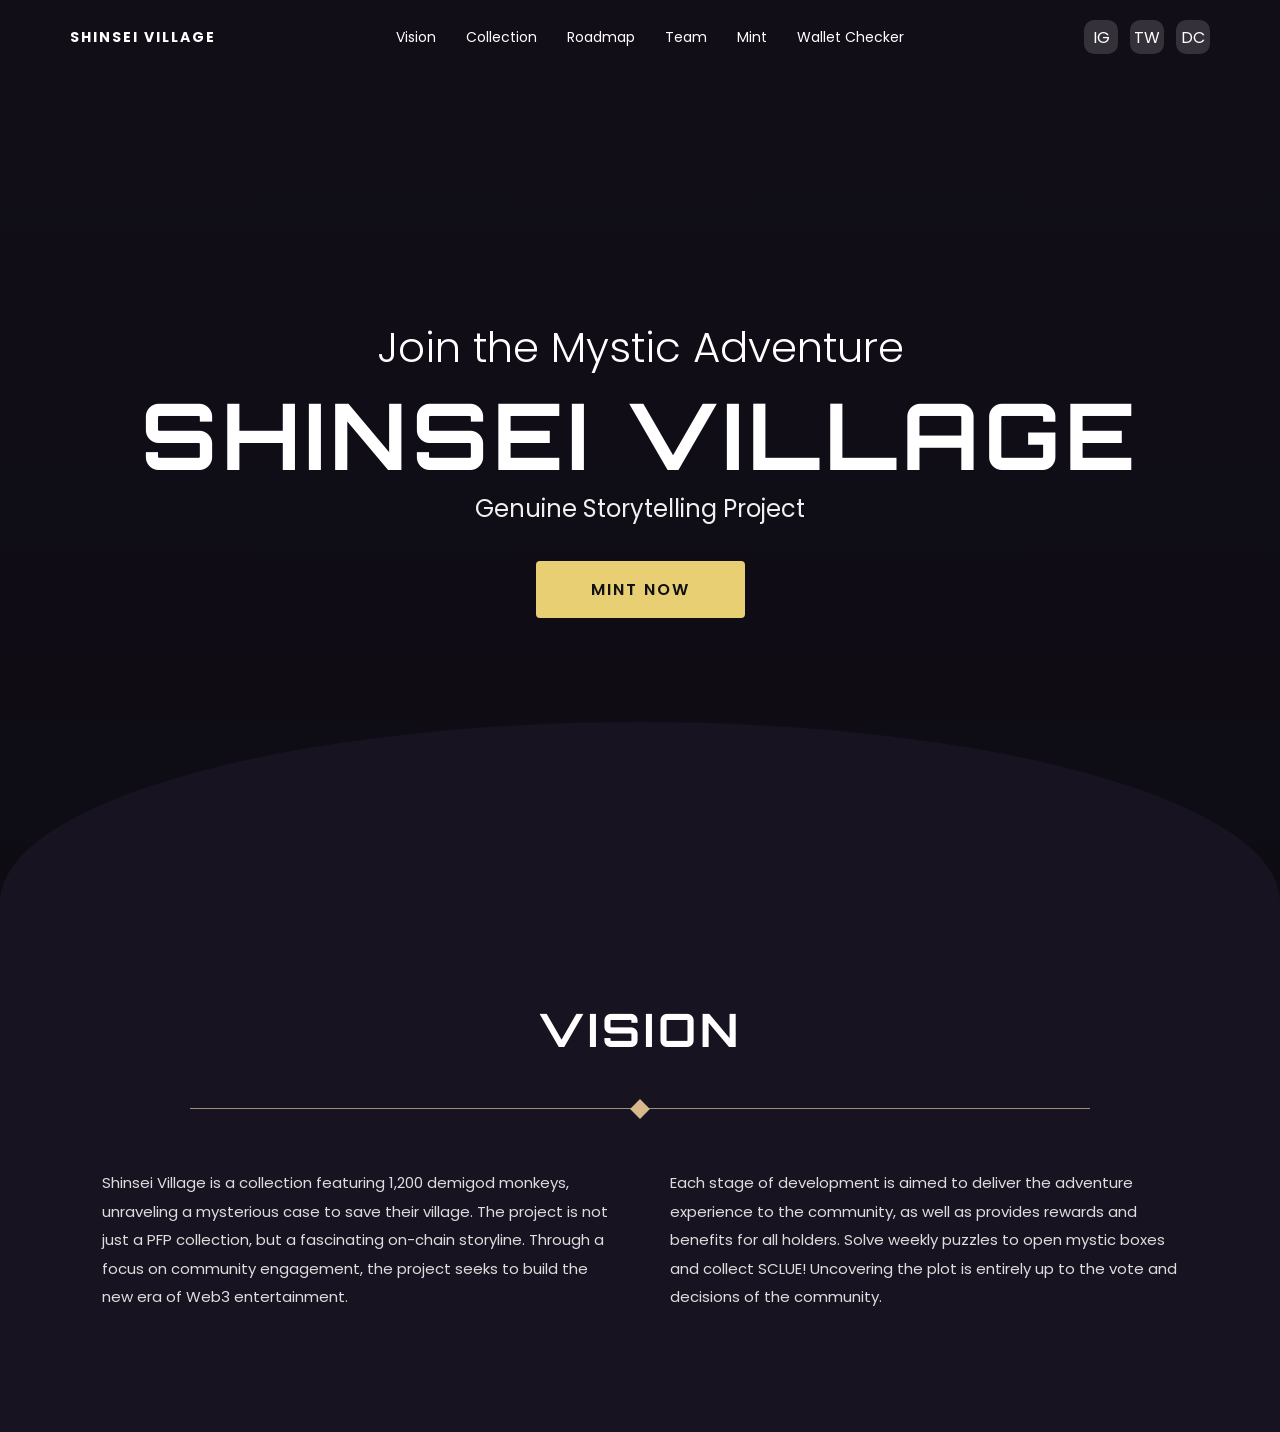
==== Task2/Easy/index.html @ 09cdb227 "Tast 1, 2, 3 added" ====
<!DOCTYPE html>
<html lang="en">
<head>
  <meta charset="UTF-8" />
  <meta name="viewport" content="width=device-width, initial-scale=1.0"/>
  <title>Shinsei Village</title>

  <!-- Google Font -->
  <link href="https://fonts.googleapis.com/css2?family=Orbitron:wght@400;600;700&family=Poppins:wght@300;400;500;600&display=swap" rel="stylesheet">
<link rel="stylesheet" href="style.css" />
  
</head>

<body>

  <!-- ================= NAVBAR ================= -->

  <nav class="navbar">

    <div class="logo">
      SHINSEI VILLAGE
    </div>

    <div class="nav-links">
      <a href="#">Vision</a>
      <a href="#">Collection</a>
      <a href="#">Roadmap</a>
      <a href="#">Team</a>
      <a href="#">Mint</a>
      <a href="#">Wallet Checker</a>
    </div>

    <div class="socials">
      <div>IG</div>
      <div>TW</div>
      <div>DC</div>
    </div>

  </nav>

  <!-- ================= HERO ================= -->

  <section class="hero">

    <div class="hero-content">

      <div class="hero-subtitle">
        Join the Mystic Adventure
      </div>

      <h1 class="hero-title">
        SHINSEI VILLAGE
      </h1>

      <div class="hero-text">
        Genuine Storytelling Project
      </div>

      <a href="#" class="mint-btn">
        MINT NOW
      </a>

    </div>

    <!-- Character Image -->
    <div class="character">
      <img src="https://pngimg.com/d/samurai_PNG27.png" alt="">
    </div>

    <!-- Bottom Curve -->
    <div class="curve"></div>

  </section>

  <!-- ================= VISION SECTION ================= -->

  <section class="vision">

    <h2 class="vision-title">
      VISION
    </h2>

    <div class="line">
      <div class="diamond"></div>
    </div>

    <div class="vision-content">

      <p>
        Shinsei Village is a collection featuring 1,200 demigod monkeys,
        unraveling a mysterious case to save their village. The project
        is not just a PFP collection, but a fascinating on-chain storyline.
        Through a focus on community engagement, the project seeks to build
        the new era of Web3 entertainment.
      </p>

      <p>
        Each stage of development is aimed to deliver the adventure
        experience to the community, as well as provides rewards and
        benefits for all holders. Solve weekly puzzles to open mystic
        boxes and collect SCLUE! Uncovering the plot is entirely up to
        the vote and decisions of the community.
      </p>

    </div>

  </section>

</body>
</html>
---- Task2/Easy/style.css ----
*{
      margin:0;
      padding:0;
      box-sizing:border-box;
    }
body, html{
      width:100%;
      height:100%;
    }
    
    body{
      font-family:'Poppins', sans-serif;
      background:#171320;
      color:#fff;
      overflow-x:hidden;
    }

    a{
      text-decoration:none;
      color:white;
    }

    /* ================= NAVBAR ================= */

    .navbar{
      width:100%;
      position:absolute;
      top:0;
      left:0;
      z-index:100;
      padding:20px 70px;

      display:flex;
      justify-content:space-between;
      align-items:center;
    }

    .logo{
      font-size:14px;
      font-weight:700;
      letter-spacing:2px;
    }

    .nav-links{
      display:flex;
      gap:30px;
      font-size:14px;
    }

    .socials{
      display:flex;
      gap:12px;
    }

    .socials div{
      width:34px;
      height:34px;
      border-radius:10px;
      background:rgba(255,255,255,0.15);

      display:flex;
      align-items:center;
      justify-content:center;

      backdrop-filter:blur(10px);
      cursor:pointer;
      transition:0.3s;
    }

    .socials div:hover{
      background:#fff;
      color:#000;
    }

    /* ================= HERO SECTION ================= */

    .hero{
      width:100%;
      min-height:100vh;

      background:
      linear-gradient(rgba(0,0,0,0.25), rgba(0,0,0,0.4)),
      url("https://images.unsplash.com/photo-1506744038136-46273834b3fb?q=80&w=1974&auto=format&fit=crop");

      background-size:cover;
      background-position:center;

      position:relative;
      overflow:hidden;

      display:flex;
      align-items:center;
      justify-content:center;
      text-align:center;
    }

    .hero-content{
      position:relative;
      z-index:2;
      margin-top:40px;
    }

    .hero-subtitle{
      font-size:42px;
      font-weight:300;
      margin-bottom:10px;
    }

    .hero-title{
      font-family:'Orbitron', sans-serif;
      font-size:92px;
      font-weight:700;
      letter-spacing:5px;
      line-height:1;
      text-transform:uppercase;
    }

    .hero-text{
      margin-top:10px;
      font-size:24px;
      color:#f0f0f0;
    }

    /* ================= CHARACTER ================= */

    .character{
      position:absolute;
      bottom:70px;
      left:50%;
      transform:translateX(-50%);
      z-index:3;
    }

    .character img{
      width:420px;
      max-width:90vw;
      filter:drop-shadow(0 15px 30px rgba(0,0,0,0.5));
    }

    /* ================= BUTTON ================= */

    .mint-btn{
      margin-top:35px;
      display:inline-block;
      padding:16px 55px;
      background:#e8cf74;
      color:#111;
      font-weight:600;
      border-radius:4px;
      position:relative;
      overflow:hidden;
      transition:0.3s;
      letter-spacing:2px;
    }

    .mint-btn:hover{
      transform:translateY(-3px);
      background:#f2da84;
    }

    /* ================= CURVE ================= */

    .curve{
      position:absolute;
      bottom:-2px;
      left:0;
      width:100%;
      height:180px;
      background:#171320;

      border-top-left-radius:50% 100%;
      border-top-right-radius:50% 100%;
      z-index:1;
    }

    /* ================= VISION SECTION ================= */

    .vision{
      background:#171320;
      padding:100px 8% 120px;
      position:relative;
      z-index:5;
    }

    .vision-title{
      text-align:center;
      font-family:'Orbitron', sans-serif;
      font-size:46px;
      margin-bottom:50px;
      letter-spacing:4px;
    }

    .line{
      width:100%;
      max-width:900px;
      height:1px;
      background:#9f8d7d;
      margin:0 auto 60px;
      position:relative;
    }

    .diamond{
      width:14px;
      height:14px;
      background:#d7b98c;
      transform:rotate(45deg);

      position:absolute;
      left:50%;
      top:50%;
      translate:-50% -50%;
    }

    .vision-content{
      display:grid;
      grid-template-columns:1fr 1fr;
      gap:60px;
      max-width:1200px;
      margin:auto;
      line-height:1.9;
      color:#ddd;
      font-size:15px;
    }

    /* ================= RESPONSIVE ================= */

    @media(max-width:1100px){

      .hero-title{
        font-size:70px;
      }

      .hero-subtitle{
        font-size:32px;
      }
    }

    @media(max-width:850px){

      .navbar{
        padding:20px 25px;
      }

      .nav-links{
        display:none;
      }

      .hero-title{
        font-size:50px;
      }

      .hero-subtitle{
        font-size:24px;
      }

      .hero-text{
        font-size:18px;
      }

      .character img{
        width:300px;
      }

      .vision-content{
        grid-template-columns:1fr;
      }
    }

    @media(max-width:500px){

      .hero-title{
        font-size:36px;
        letter-spacing:2px;
      }

      .mint-btn{
        padding:14px 35px;
      }

      .curve{
        height:120px;
      }
    }
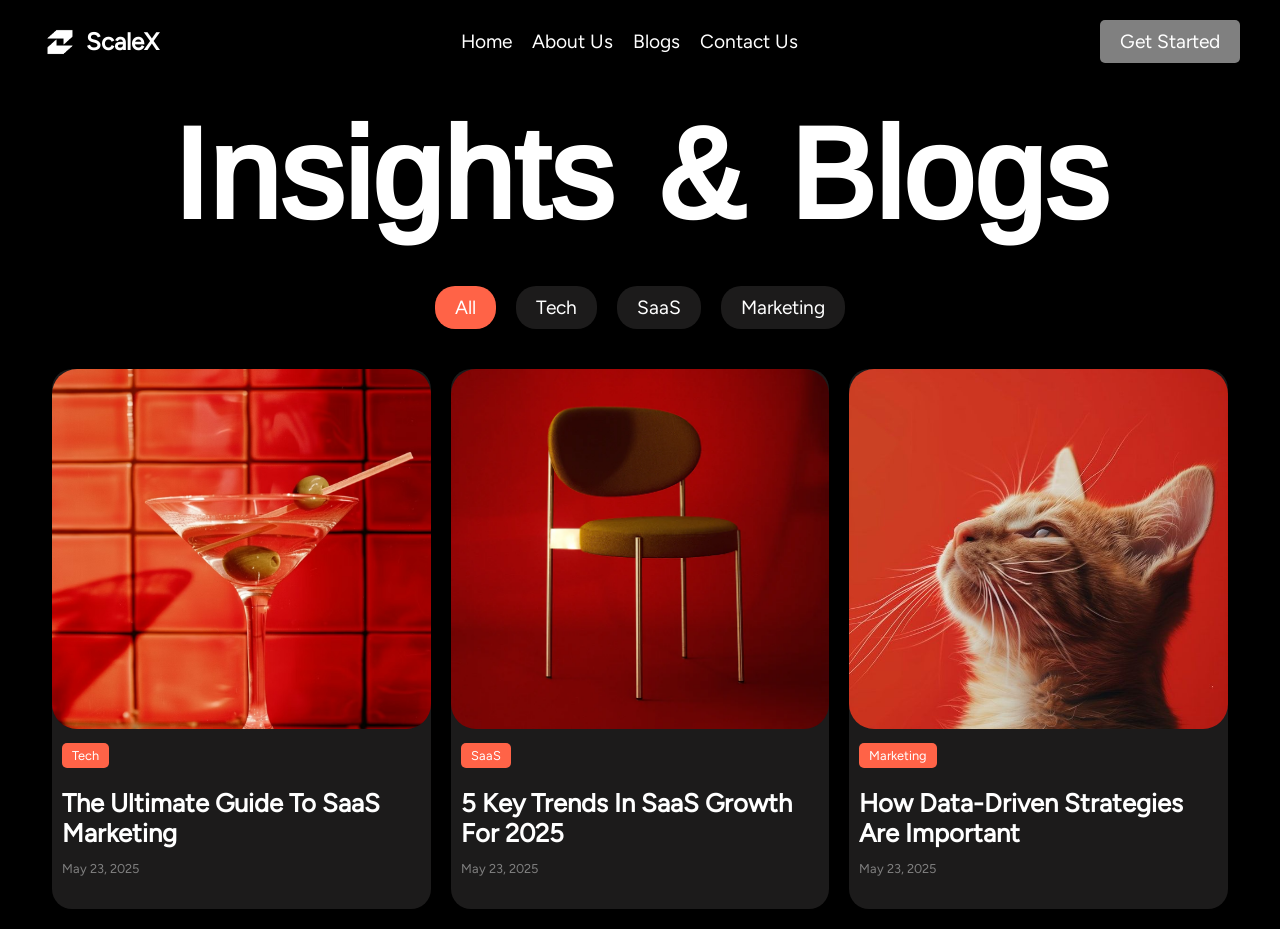
==== commit 69452d66: "correction in order" ====
--- a/Task2/Easy/index.html
+++ b/Task2/Easy/index.html
@@ -1,110 +1,64 @@
 <!DOCTYPE html>
 <html lang="en">
+
 <head>
-  <meta charset="UTF-8" />
-  <meta name="viewport" content="width=device-width, initial-scale=1.0"/>
-  <title>Shinsei Village</title>
-
-  <!-- Google Font -->
-  <link href="https://fonts.googleapis.com/css2?family=Orbitron:wght@400;600;700&family=Poppins:wght@300;400;500;600&display=swap" rel="stylesheet">
-<link rel="stylesheet" href="style.css" />
-  
+    <meta charset="UTF-8">
+    <meta name="viewport" content="width=device-width, initial-scale=1.0">
+    <title>ScaleX Insights & Blogs</title>
+    <link rel="stylesheet" href="style.css">
 </head>
 
 <body>
+    <header class="header">
+        <a class="brand" href="#">
+            <img src="logo.png" alt="site-logo">
+            <span>ScaleX</span>
+        </a>
 
-  <!-- ================= NAVBAR ================= -->
+        <nav class="main-nav">
+            <a href="#">Home</a>
+            <a href="#">About Us</a>
+            <a href="#">Blogs</a>
+            <a href="#">Contact Us</a>
+        </nav>
 
-  <nav class="navbar">
+        <a class="cta" href="#">Get Started</a>
+    </header>
+    <main>
+        <section class="hero">
+            <h1 class="hero-title">Insights & Blogs</h1>
+            <div class="filters">
+                <a class="filter active">All</a>
+                <a class="filter">Tech</a>
+                <a class="filter">SaaS</a>
+                <a class="filter">Marketing</a>
+            </div>
+        </section>
+        <section class="blog-grid">
+            <div class="card-content">
 
-    <div class="logo">
-      SHINSEI VILLAGE
-    </div>
+                <img src="./images/tech.jpg" alt="Tech Image">
+                <span class="tag">Tech</span>
+                <h2>The Ultimate Guide To SaaS Marketing</h2>
+                <time datetime="2025-05-23">May 23, 2025</time>
+            </div>
+            <div class="card-content">
 
-    <div class="nav-links">
-      <a href="#">Vision</a>
-      <a href="#">Collection</a>
-      <a href="#">Roadmap</a>
-      <a href="#">Team</a>
-      <a href="#">Mint</a>
-      <a href="#">Wallet Checker</a>
-    </div>
+                <img src="./images/saas.jpg" alt="SaaS Image">
+                <span class="tag">SaaS</span>
+                <h2>5 Key Trends In SaaS Growth For 2025</h2>
+                <time datetime="2025-05-23">May 23, 2025</time>
+            </div>
+            <div class="card-content">
 
-    <div class="socials">
-      <div>IG</div>
-      <div>TW</div>
-      <div>DC</div>
-    </div>
+                <img src="./images/marketing.jpg" alt="Marketing Image">
+                <span class="tag">Marketing</span>
+                <h2>How Data-Driven Strategies Are Important</h2>
+                <time datetime="2025-05-23">May 23, 2025</time>
+            </div>
+        </section>
 
-  </nav>
+    </main>
+</body>
 
-  <!-- ================= HERO ================= -->
-
-  <section class="hero">
-
-    <div class="hero-content">
-
-      <div class="hero-subtitle">
-        Join the Mystic Adventure
-      </div>
-
-      <h1 class="hero-title">
-        SHINSEI VILLAGE
-      </h1>
-
-      <div class="hero-text">
-        Genuine Storytelling Project
-      </div>
-
-      <a href="#" class="mint-btn">
-        MINT NOW
-      </a>
-
-    </div>
-
-    <!-- Character Image -->
-    <div class="character">
-      <img src="https://pngimg.com/d/samurai_PNG27.png" alt="">
-    </div>
-
-    <!-- Bottom Curve -->
-    <div class="curve"></div>
-
-  </section>
-
-  <!-- ================= VISION SECTION ================= -->
-
-  <section class="vision">
-
-    <h2 class="vision-title">
-      VISION
-    </h2>
-
-    <div class="line">
-      <div class="diamond"></div>
-    </div>
-
-    <div class="vision-content">
-
-      <p>
-        Shinsei Village is a collection featuring 1,200 demigod monkeys,
-        unraveling a mysterious case to save their village. The project
-        is not just a PFP collection, but a fascinating on-chain storyline.
-        Through a focus on community engagement, the project seeks to build
-        the new era of Web3 entertainment.
-      </p>
-
-      <p>
-        Each stage of development is aimed to deliver the adventure
-        experience to the community, as well as provides rewards and
-        benefits for all holders. Solve weekly puzzles to open mystic
-        boxes and collect SCLUE! Uncovering the plot is entirely up to
-        the vote and decisions of the community.
-      </p>
-
-    </div>
-
-  </section>
-
-</body>
 </html>
--- a/Task2/Easy/style.css
+++ b/Task2/Easy/style.css
@@ -1,284 +1,170 @@
+@font-face {
+    font-family: arimo;
+    src: url(./fonts/Arimo-Regular.ttf);
+}
 
-    *{
-      margin:0;
-      padding:0;
-      box-sizing:border-box;
-    }
-body, html{
-      width:100%;
-      height:100%;
-    }
-    
-    body{
-      font-family:'Poppins', sans-serif;
-      background:#171320;
-      color:#fff;
-      overflow-x:hidden;
-    }
+@font-face {
+    font-family: figtree;
+    src: url(./fonts/Figtree-Regular.ttf);
+}
 
-    a{
-      text-decoration:none;
-      color:white;
-    }
+* {
+    box-sizing: border-box;
+    margin: 0;
+    padding: 0;
+}
 
-    /* ================= NAVBAR ================= */
+html,
+body {
+    height: 100%;
+    width: 100%;
+    font-family: figtree;
+    background-color: black;
+}
 
-    .navbar{
-      width:100%;
-      position:absolute;
-      top:0;
-      left:0;
-      z-index:100;
-      padding:20px 70px;
+.header {
+    display: flex;
+    align-items: center;
+    justify-content: space-between;
+    padding: 20px 40px;
+}
 
-      display:flex;
-      justify-content:space-between;
-      align-items:center;
-    }
+.brand {
+    display: flex;
+    justify-content: center;
+    align-items: center;
+    gap: 0.5vw;
+    text-decoration: none;
+}
 
-    .logo{
-      font-size:14px;
-      font-weight:700;
-      letter-spacing:2px;
-    }
+.brand img {
+    width: 40px;
+    height: 40px;
+}
 
-    .nav-links{
-      display:flex;
-      gap:30px;
-      font-size:14px;
-    }
+.brand span {
+    font-size: 1.5rem;
+    font-weight: bold;
+    color: white;
+}
 
-    .socials{
-      display:flex;
-      gap:12px;
-    }
+.main-nav {
+    display: flex;
+    gap: 20px;
+    text-decoration: none;
+    font-size: 1.2rem;
+}
 
-    .socials div{
-      width:34px;
-      height:34px;
-      border-radius:10px;
-      background:rgba(255,255,255,0.15);
+.main-nav a {
+    color: white;
+    text-decoration: none;
+}
 
-      display:flex;
-      align-items:center;
-      justify-content:center;
+.main-nav a:hover {
+    color: #ff6347;
+}
 
-      backdrop-filter:blur(10px);
-      cursor:pointer;
-      transition:0.3s;
-    }
+.cta {
+    padding: 10px 20px;
+    background-color: gray;
+    color: white;
+    border: none;
+    border-radius: 5px;
+    cursor: pointer;
+    text-decoration: none;
+    font-size: 1.2rem;
+}
 
-    .socials div:hover{
-      background:#fff;
-      color:#000;
-    }
+.hero {
+    display: flex;
+    align-items: center;
+    justify-content: center;
+    flex-direction: column;
+}
 
-    /* ================= HERO SECTION ================= */
+.hero-title {
+    font-family: arimo;
+    font-size: 8rem;
+    font-weight: 900;
+    color: white;
+    margin: 2vh;
+    word-spacing: 0.6rem;
+}
 
-    .hero{
-      width:100%;
-      min-height:100vh;
+.filters {
+    display: flex;
+    justify-content: center;
+    gap: 20px;
+    padding: 20px 0;
+    color: white;
+}
 
-      background:
-      linear-gradient(rgba(0,0,0,0.25), rgba(0,0,0,0.4)),
-      url("https://images.unsplash.com/photo-1506744038136-46273834b3fb?q=80&w=1974&auto=format&fit=crop");
+.filter {
+    padding: 10px 20px;
+    background-color: rgb(28, 27, 27);
+    border-radius: 20px;
+    cursor: pointer;
+    font-size: 1.2rem;
+}
 
-      background-size:cover;
-      background-position:center;
+.active {
+    background-color: #ff6347;
+}
 
-      position:relative;
-      overflow:hidden;
 
-      display:flex;
-      align-items:center;
-      justify-content:center;
-      text-align:center;
-    }
+.blog-grid {
+    min-height: 60vh;
+    width: 95vw;
+    margin: 0 2.5vw;
+    display: flex;
+    gap: 20px;
+    padding: 20px;
+    overflow: hidden;
+    justify-content: center;}
 
-    .hero-content{
-      position:relative;
-      z-index:2;
-      margin-top:40px;
-    }
+.card-content {
+    min-height: 60vh;
+    width: 30vw;
+    background-color: rgb(28, 27, 27);
+    color: white;
+    border-radius: 20px;
+    gap: 1vh;
+    padding-bottom: 2vh;
+}
 
-    .hero-subtitle{
-      font-size:42px;
-      font-weight:300;
-      margin-bottom:10px;
-    }
+.card-content img {
+    width: 100%;
+    height: 40vh;
+    object-fit:cover;
+    border-top-left-radius: 20px;
+    border-top-right-radius: 20px;
+    object-position:center;
+    border-radius: 25px;
 
-    .hero-title{
-      font-family:'Orbitron', sans-serif;
-      font-size:92px;
-      font-weight:700;
-      letter-spacing:5px;
-      line-height:1;
-      text-transform:uppercase;
-    }
+}
 
-    .hero-text{
-      margin-top:10px;
-      font-size:24px;
-      color:#f0f0f0;
-    }
+.card-content:nth-child(2) img{
+    object-position: 0% 30%;
+}
 
-    /* ================= CHARACTER ================= */
+.tag {
+    display: inline-block;
+    padding: 5px 10px;
+    background-color: #ff6347;
+    color: white;
+    border-radius: 5px;
+    font-size: 0.8rem;
+    margin: 10px;
+}
 
-    .character{
-      position:absolute;
-      bottom:70px;
-      left:50%;
-      transform:translateX(-50%);
-      z-index:3;
-    }
+.card-content h2 {
+    font-size: 1.6rem;
+    margin: 10px;
+    letter-spacing: 0.1.5rem;
+}
 
-    .character img{
-      width:420px;
-      max-width:90vw;
-      filter:drop-shadow(0 15px 30px rgba(0,0,0,0.5));
-    }
-
-    /* ================= BUTTON ================= */
-
-    .mint-btn{
-      margin-top:35px;
-      display:inline-block;
-      padding:16px 55px;
-      background:#e8cf74;
-      color:#111;
-      font-weight:600;
-      border-radius:4px;
-      position:relative;
-      overflow:hidden;
-      transition:0.3s;
-      letter-spacing:2px;
-    }
-
-    .mint-btn:hover{
-      transform:translateY(-3px);
-      background:#f2da84;
-    }
-
-    /* ================= CURVE ================= */
-
-    .curve{
-      position:absolute;
-      bottom:-2px;
-      left:0;
-      width:100%;
-      height:180px;
-      background:#171320;
-
-      border-top-left-radius:50% 100%;
-      border-top-right-radius:50% 100%;
-      z-index:1;
-    }
-
-    /* ================= VISION SECTION ================= */
-
-    .vision{
-      background:#171320;
-      padding:100px 8% 120px;
-      position:relative;
-      z-index:5;
-    }
-
-    .vision-title{
-      text-align:center;
-      font-family:'Orbitron', sans-serif;
-      font-size:46px;
-      margin-bottom:50px;
-      letter-spacing:4px;
-    }
-
-    .line{
-      width:100%;
-      max-width:900px;
-      height:1px;
-      background:#9f8d7d;
-      margin:0 auto 60px;
-      position:relative;
-    }
-
-    .diamond{
-      width:14px;
-      height:14px;
-      background:#d7b98c;
-      transform:rotate(45deg);
-
-      position:absolute;
-      left:50%;
-      top:50%;
-      translate:-50% -50%;
-    }
-
-    .vision-content{
-      display:grid;
-      grid-template-columns:1fr 1fr;
-      gap:60px;
-      max-width:1200px;
-      margin:auto;
-      line-height:1.9;
-      color:#ddd;
-      font-size:15px;
-    }
-
-    /* ================= RESPONSIVE ================= */
-
-    @media(max-width:1100px){
-
-      .hero-title{
-        font-size:70px;
-      }
-
-      .hero-subtitle{
-        font-size:32px;
-      }
-    }
-
-    @media(max-width:850px){
-
-      .navbar{
-        padding:20px 25px;
-      }
-
-      .nav-links{
-        display:none;
-      }
-
-      .hero-title{
-        font-size:50px;
-      }
-
-      .hero-subtitle{
-        font-size:24px;
-      }
-
-      .hero-text{
-        font-size:18px;
-      }
-
-      .character img{
-        width:300px;
-      }
-
-      .vision-content{
-        grid-template-columns:1fr;
-      }
-    }
-
-    @media(max-width:500px){
-
-      .hero-title{
-        font-size:36px;
-        letter-spacing:2px;
-      }
-
-      .mint-btn{
-        padding:14px 35px;
-      }
-
-      .curve{
-        height:120px;
-      }
-    }
+.card-content time {
+    font-size: 0.8rem;
+    color: gray;
+    margin: 0 10px;
+}
